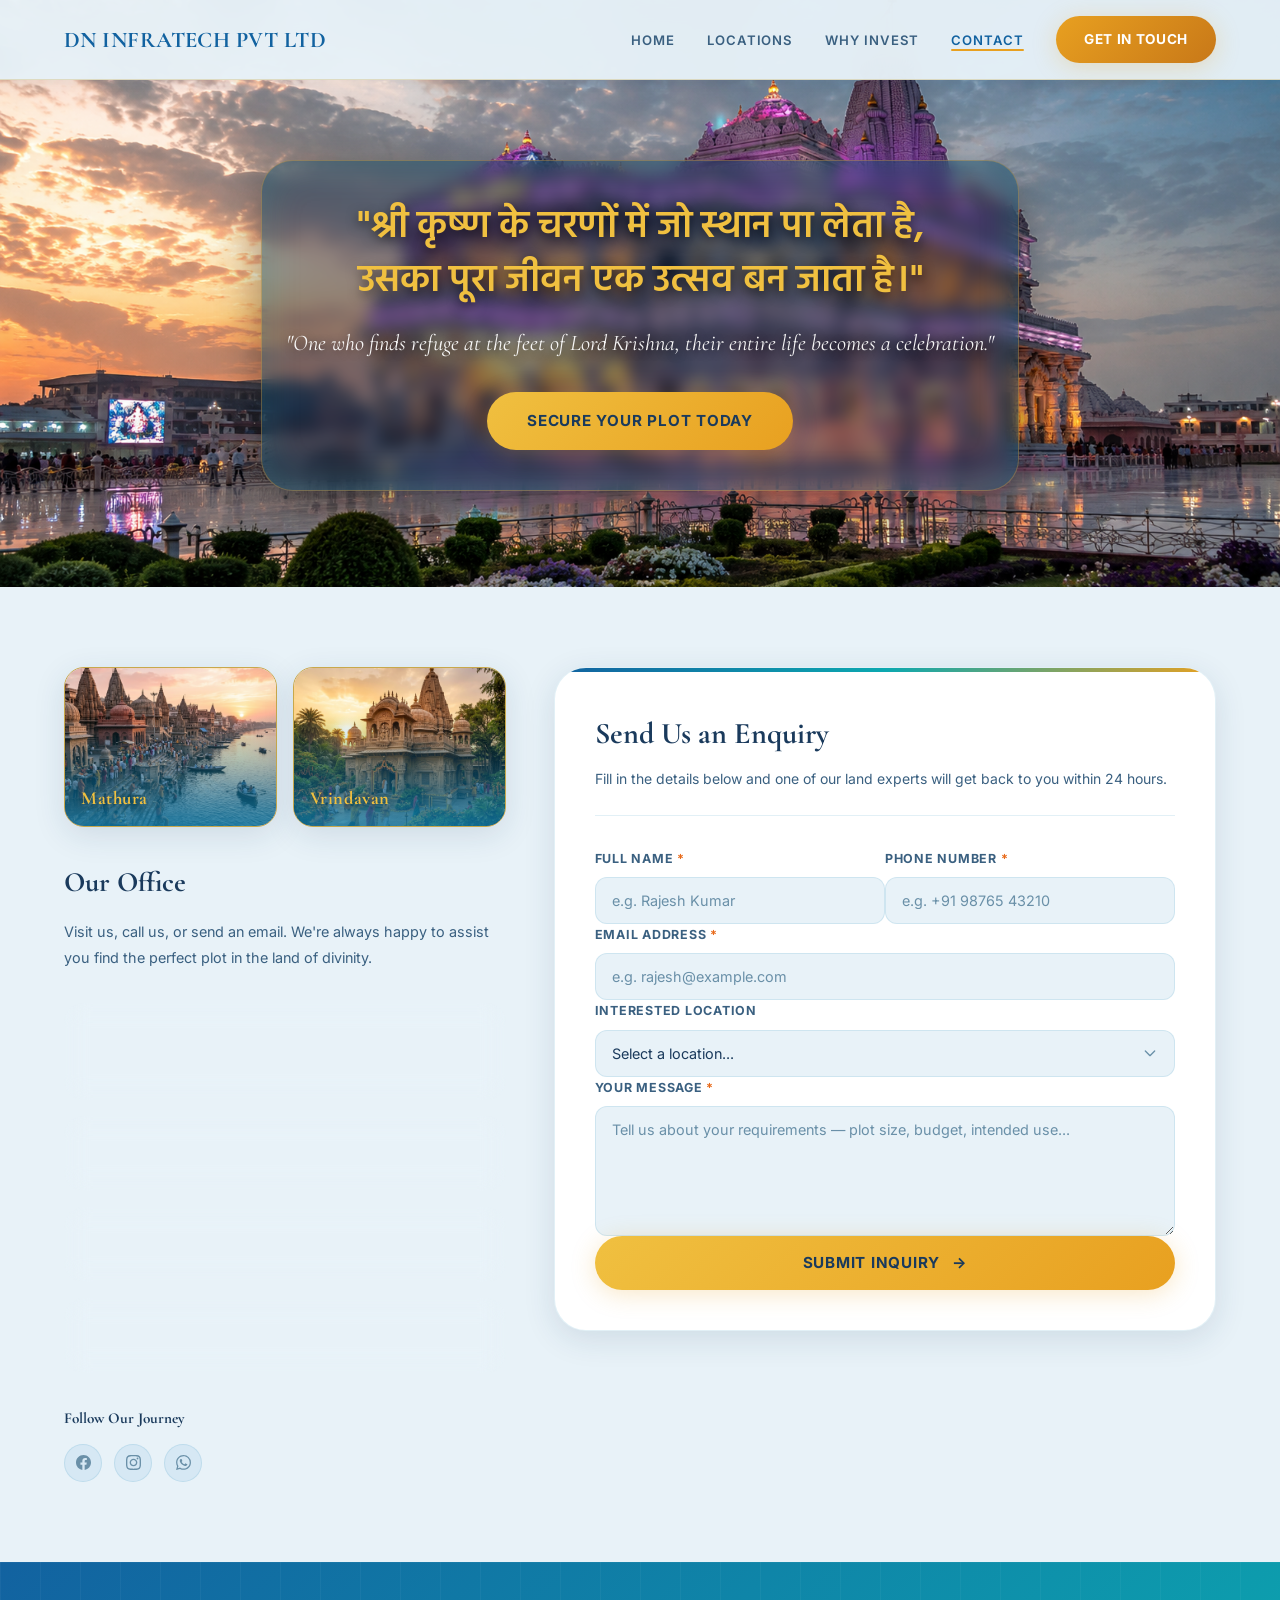
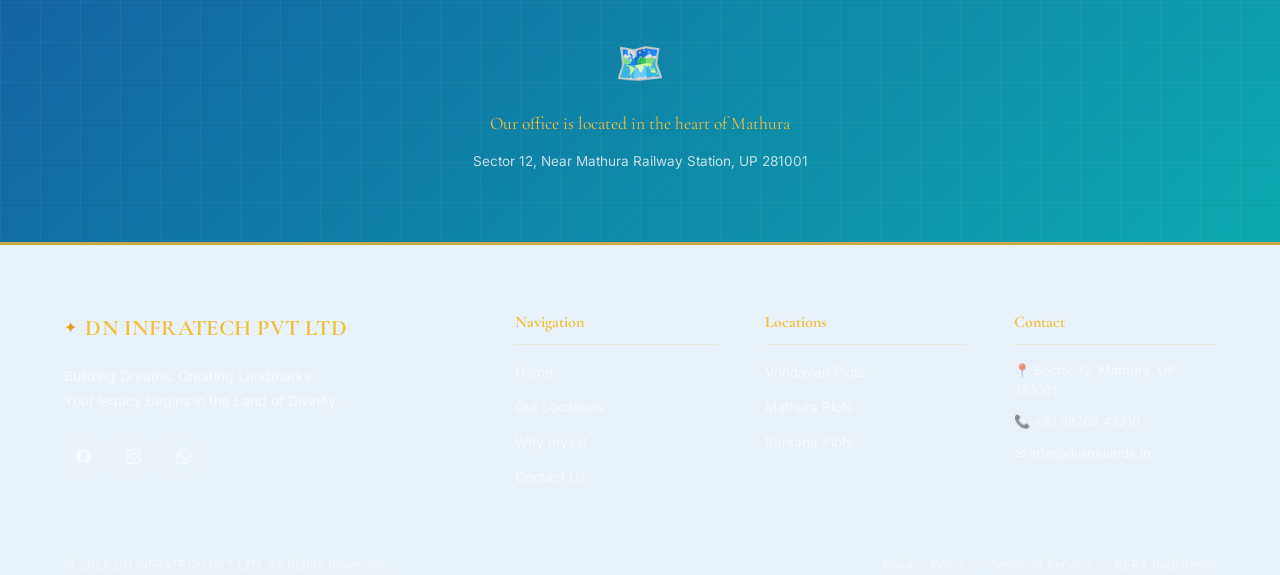
==== contact.html @ 45e89642 "f" ====
<!DOCTYPE html>
<html lang="en">
<head>
  <meta charset="UTF-8" />
  <meta name="viewport" content="width=device-width, initial-scale=1.0" />
  <title>Contact Us — DN INFRATECH PVT LTD Sacred Real Estate</title>
  <meta name="description" content="Get in touch with DivineLands to enquire about sacred land plots in Vrindavan, Mathura, and Barsana. Our experts are ready to help you secure your spiritual investment." />
  <link rel="preconnect" href="https://fonts.googleapis.com" />
  <link rel="preconnect" href="https://fonts.gstatic.com" crossorigin />
  <link href="https://fonts.googleapis.com/css2?family=Cormorant+Garamond:ital,wght@0,300;0,400;0,500;0,600;0,700;1,300;1,400;1,600&family=Inter:wght@300;400;500;600;700&display=swap" rel="stylesheet" />
  <link rel="stylesheet" href="style.css" />
</head>
<body>

  <!-- NAVIGATION -->
  <nav class="navbar" id="navbar">
    <div class="nav-container">
      <a href="index.html" class="nav-logo">
        <span class="logo-text">DN INFRATECH PVT LTD</span>
      </a>
      <ul class="nav-links" id="navLinks">
        <li><a href="index.html" class="nav-link">Home</a></li>
        <li><a href="index.html#locations" class="nav-link">Locations</a></li>
        <li><a href="index.html#benefits" class="nav-link">Why Invest</a></li>
        <li><a href="contact.html" class="nav-link active">Contact</a></li>
      </ul>
      <a href="contact.html" class="btn btn-primary nav-cta">Get in Touch</a>
      <button class="hamburger" id="hamburger" aria-label="Toggle menu">
        <span></span><span></span><span></span>
      </button>
    </div>
  </nav>

  <!-- CONTACT HERO -->
  <section class="contact-hero" style="min-height: 60vh;">
    <div class="contact-hero-bg" style="background-image: url('assets/prem_mandirr.png');"></div>
    <div class="container contact-hero-content">
      <div class="divine-quote-box">
        <h1 class="divine-quote-hi">"श्री कृष्ण के चरणों में जो स्थान पा लेता है,<br>उसका पूरा जीवन एक उत्सव बन जाता है।"</h1>
        <p class="divine-quote-en">"One who finds refuge at the feet of Lord Krishna, their entire life becomes a celebration."</p>
        <div style="margin-top: 2rem;">
          <a href="#contactForm" class="btn btn-gold btn-lg">Secure Your Plot Today</a>
        </div>
      </div>
    </div>
  </section>

  <!-- MAIN CONTACT SECTION -->
  <section class="contact-main">
    <div class="container contact-layout">

      <!-- Contact Info Cards -->
      <div class="contact-info">
        <div class="contact-image-grid">
          <div class="contact-img-wrap">
            <img src="assets/mathura.png" alt="Divine Mathura" class="contact-img" />
            <div class="contact-img-overlay"></div>
            <span class="contact-img-label">Mathura</span>
          </div>
          <div class="contact-img-wrap">
            <img src="assets/vrindavan.png" alt="Sacred Vrindavan" class="contact-img" />
            <div class="contact-img-overlay"></div>
            <span class="contact-img-label">Vrindavan</span>
          </div>
        </div>

        <h2 class="contact-info-title">Our Office</h2>
        <p class="contact-info-sub">Visit us, call us, or send an email. We're always happy to assist you find the perfect plot in the land of divinity.</p>

        <div class="info-cards">
          <div class="info-card">
            <div class="info-icon">📍</div>
            <div class="info-text">
              <h4>Office Address</h4>
              <p>Plot No. 47, Sacred Garden Complex,<br />Sector 12, Near Mathura Railway Station,<br />Mathura, Uttar Pradesh — 281001</p>
            </div>
          </div>
          <div class="info-card">
            <div class="info-icon">📞</div>
            <div class="info-text">
              <h4>Phone Number</h4>
              <p><a href="tel:+919876543210">+91 98765 43210</a></p>
              <p><a href="tel:+911234567890">+91 12345 67890</a> <em>(Toll-Free)</em></p>
            </div>
          </div>
          <div class="info-card">
            <div class="info-icon">✉️</div>
            <div class="info-text">
              <h4>Email Address</h4>
              <p><a href="mailto:info@divinelands.in">info@divinelands.in</a></p>
              <p><a href="mailto:sales@divinelands.in">sales@divinelands.in</a></p>
            </div>
          </div>
          <div class="info-card">
            <div class="info-icon">🕐</div>
            <div class="info-text">
              <h4>Office Hours</h4>
              <p>Monday – Saturday: 9:00 AM – 7:00 PM</p>
              <p>Sunday: 10:00 AM – 4:00 PM</p>
            </div>
          </div>
        </div>

        <div class="contact-social">
          <h4>Follow Our Journey</h4>
          <div class="social-links">
            <a href="#" class="social-link" aria-label="Facebook">
              <svg viewBox="0 0 24 24" fill="currentColor"><path d="M24 12.073c0-6.627-5.373-12-12-12s-12 5.373-12 12c0 5.99 4.388 10.954 10.125 11.854v-8.385H7.078v-3.47h3.047V9.43c0-3.007 1.792-4.669 4.533-4.669 1.312 0 2.686.235 2.686.235v2.953H15.83c-1.491 0-1.956.925-1.956 1.874v2.25h3.328l-.532 3.47h-2.796v8.385C19.612 23.027 24 18.062 24 12.073z"/></svg>
            </a>
            <a href="#" class="social-link" aria-label="Instagram">
              <svg viewBox="0 0 24 24" fill="currentColor"><path d="M12 2.163c3.204 0 3.584.012 4.85.07 3.252.148 4.771 1.691 4.919 4.919.058 1.265.069 1.645.069 4.849 0 3.205-.012 3.584-.069 4.849-.149 3.225-1.664 4.771-4.919 4.919-1.266.058-1.644.07-4.85.07-3.204 0-3.584-.012-4.849-.07-3.26-.149-4.771-1.699-4.919-4.92-.058-1.265-.07-1.644-.07-4.849 0-3.204.013-3.583.07-4.849.149-3.227 1.664-4.771 4.919-4.919 1.266-.057 1.645-.069 4.849-.069zm0-2.163c-3.259 0-3.667.014-4.947.072-4.358.2-6.78 2.618-6.98 6.98-.059 1.281-.073 1.689-.073 4.948 0 3.259.014 3.668.072 4.948.2 4.358 2.618 6.78 6.98 6.98 1.281.058 1.689.072 4.948.072 3.259 0 3.668-.014 4.948-.072 4.354-.2 6.782-2.618 6.979-6.98.059-1.28.073-1.689.073-4.948 0-3.259-.014-3.667-.072-4.947-.196-4.354-2.617-6.78-6.979-6.98-1.281-.059-1.69-.073-4.949-.073zm0 5.838c-3.403 0-6.162 2.759-6.162 6.162s2.759 6.163 6.162 6.163 6.162-2.759 6.162-6.163c0-3.403-2.759-6.162-6.162-6.162zm0 10.162c-2.209 0-4-1.79-4-4 0-2.209 1.791-4 4-4s4 1.791 4 4c0 2.21-1.791 4-4 4zm6.406-11.845c-.796 0-1.441.645-1.441 1.44s.645 1.44 1.441 1.44c.795 0 1.439-.645 1.439-1.44s-.644-1.44-1.439-1.44z"/></svg>
            </a>
            <a href="#" class="social-link" aria-label="WhatsApp">
              <svg viewBox="0 0 24 24" fill="currentColor"><path d="M17.472 14.382c-.297-.149-1.758-.867-2.03-.967-.273-.099-.471-.148-.67.15-.197.297-.767.966-.94 1.164-.173.199-.347.223-.644.075-.297-.15-1.255-.463-2.39-1.475-.883-.788-1.48-1.761-1.653-2.059-.173-.297-.018-.458.13-.606.134-.133.298-.347.446-.52.149-.174.198-.298.298-.497.099-.198.05-.371-.025-.52-.075-.149-.669-1.612-.916-2.207-.242-.579-.487-.5-.669-.51-.173-.008-.371-.01-.57-.01-.198 0-.52.074-.792.372-.272.297-1.04 1.016-1.04 2.479 0 1.462 1.065 2.875 1.213 3.074.149.198 2.096 3.2 5.077 4.487.709.306 1.262.489 1.694.625.712.227 1.36.195 1.871.118.571-.085 1.758-.719 2.006-1.413.248-.694.248-1.289.173-1.413-.074-.124-.272-.198-.57-.347m-5.421 7.403h-.004a9.87 9.87 0 0 1-5.031-1.378l-.361-.214-3.741.982.998-3.648-.235-.374a9.86 9.86 0 0 1-1.51-5.26c.001-5.45 4.436-9.884 9.888-9.884 2.64 0 5.122 1.03 6.988 2.898a9.825 9.825 0 0 1 2.893 6.994c-.003 5.45-4.437 9.884-9.885 9.884m8.413-18.297A11.815 11.815 0 0 0 12.05 0C5.495 0 .16 5.335.157 11.892c0 2.096.547 4.142 1.588 5.945L.057 24l6.305-1.654a11.882 11.882 0 0 0 5.683 1.448h.005c6.554 0 11.89-5.335 11.893-11.893a11.821 11.821 0 0 0-3.48-8.413Z"/></svg>
            </a>
          </div>
        </div>
      </div>

      <!-- Contact Form -->
      <div class="contact-form-wrap">
        <div class="form-header">
          <h2 class="form-title">Send Us an Enquiry</h2>
          <p class="form-sub">Fill in the details below and one of our land experts will get back to you within 24 hours.</p>
        </div>

        <form class="contact-form" id="contactForm" novalidate>
          <div class="form-row">
            <div class="form-group">
              <label for="fullName" class="form-label">Full Name <span class="required">*</span></label>
              <input type="text" id="fullName" name="fullName" class="form-input" placeholder="e.g. Rajesh Kumar" required />
              <span class="form-error" id="nameError">Please enter your full name.</span>
            </div>
            <div class="form-group">
              <label for="phone" class="form-label">Phone Number <span class="required">*</span></label>
              <input type="tel" id="phone" name="phone" class="form-input" placeholder="e.g. +91 98765 43210" required />
              <span class="form-error" id="phoneError">Please enter a valid phone number.</span>
            </div>
          </div>

          <div class="form-group">
            <label for="email" class="form-label">Email Address <span class="required">*</span></label>
            <input type="email" id="email" name="email" class="form-input" placeholder="e.g. rajesh@example.com" required />
            <span class="form-error" id="emailError">Please enter a valid email address.</span>
          </div>

          <div class="form-group">
            <label for="location" class="form-label">Interested Location</label>
            <select id="location" name="location" class="form-input form-select">
              <option value="" disabled selected>Select a location...</option>
              <option value="vrindavan">Vrindavan</option>
              <option value="mathura">Mathura</option>
              <option value="barsana">Barsana</option>
              <option value="all">All Locations</option>
            </select>
          </div>

          <div class="form-group">
            <label for="message" class="form-label">Your Message <span class="required">*</span></label>
            <textarea id="message" name="message" class="form-input form-textarea" rows="5" placeholder="Tell us about your requirements — plot size, budget, intended use..." required></textarea>
            <span class="form-error" id="messageError">Please enter your message.</span>
          </div>

          <button type="submit" class="btn btn-gold btn-lg btn-submit" id="submitBtn">
            <span class="btn-text">Submit Inquiry</span>
            <span class="btn-icon">→</span>
          </button>
        </form>

        <!-- Success Message -->
        <div class="form-success" id="formSuccess">
          <div class="success-icon">✦</div>
          <h3>Inquiry Sent Successfully!</h3>
          <p>Thank you for reaching out. Our team will connect with you within 24 hours to discuss your sacred investment journey.</p>
          <a href="index.html" class="btn btn-card">Back to Home</a>
        </div>
      </div>

    </div>
  </section>

  <!-- MAP PLACEHOLDER -->
  <section class="map-section">
    <div class="map-placeholder">
      <div class="map-overlay-text">
        <div class="map-icon">🗺️</div>
        <p>Our office is located in the heart of Mathura</p>
        <span>Sector 12, Near Mathura Railway Station, UP 281001</span>
      </div>
    </div>
  </section>

  <!-- FOOTER -->
  <footer class="footer">
    <div class="container footer-inner">
      <div class="footer-brand">
        <a href="index.html" class="nav-logo footer-logo">
          <span class="logo-icon">✦</span>
          <span class="logo-text">DN INFRATECH PVT LTD</span>
        </a>
        <p class="footer-tagline">Building Dreams. Creating Landmarks.<br />Your legacy begins in the Land of Divinity.</p>
        <div class="social-links">
          <a href="#" class="social-link" aria-label="Facebook">
            <svg viewBox="0 0 24 24" fill="currentColor"><path d="M24 12.073c0-6.627-5.373-12-12-12s-12 5.373-12 12c0 5.99 4.388 10.954 10.125 11.854v-8.385H7.078v-3.47h3.047V9.43c0-3.007 1.792-4.669 4.533-4.669 1.312 0 2.686.235 2.686.235v2.953H15.83c-1.491 0-1.956.925-1.956 1.874v2.25h3.328l-.532 3.47h-2.796v8.385C19.612 23.027 24 18.062 24 12.073z"/></svg>
          </a>
          <a href="#" class="social-link" aria-label="Instagram">
            <svg viewBox="0 0 24 24" fill="currentColor"><path d="M12 2.163c3.204 0 3.584.012 4.85.07 3.252.148 4.771 1.691 4.919 4.919.058 1.265.069 1.645.069 4.849 0 3.205-.012 3.584-.069 4.849-.149 3.225-1.664 4.771-4.919 4.919-1.266.058-1.644.07-4.85.07-3.204 0-3.584-.012-4.849-.07-3.26-.149-4.771-1.699-4.919-4.92-.058-1.265-.07-1.644-.07-4.849 0-3.204.013-3.583.07-4.849.149-3.227 1.664-4.771 4.919-4.919 1.266-.057 1.645-.069 4.849-.069zm0-2.163c-3.259 0-3.667.014-4.947.072-4.358.2-6.78 2.618-6.98 6.98-.059 1.281-.073 1.689-.073 4.948 0 3.259.014 3.668.072 4.948.2 4.358 2.618 6.78 6.98 6.98 1.281.058 1.689.072 4.948.072 3.259 0 3.668-.014 4.948-.072 4.354-.2 6.782-2.618 6.979-6.98.059-1.28.073-1.689.073-4.948 0-3.259-.014-3.667-.072-4.947-.196-4.354-2.617-6.78-6.979-6.98-1.281-.059-1.69-.073-4.949-.073zm0 5.838c-3.403 0-6.162 2.759-6.162 6.162s2.759 6.163 6.162 6.163 6.162-2.759 6.162-6.163c0-3.403-2.759-6.162-6.162-6.162zm0 10.162c-2.209 0-4-1.79-4-4 0-2.209 1.791-4 4-4s4 1.791 4 4c0 2.21-1.791 4-4 4zm6.406-11.845c-.796 0-1.441.645-1.441 1.44s.645 1.44 1.441 1.44c.795 0 1.439-.645 1.439-1.44s-.644-1.44-1.439-1.44z"/></svg>
          </a>
          <a href="#" class="social-link" aria-label="WhatsApp">
            <svg viewBox="0 0 24 24" fill="currentColor"><path d="M17.472 14.382c-.297-.149-1.758-.867-2.03-.967-.273-.099-.471-.148-.67.15-.197.297-.767.966-.94 1.164-.173.199-.347.223-.644.075-.297-.15-1.255-.463-2.39-1.475-.883-.788-1.48-1.761-1.653-2.059-.173-.297-.018-.458.13-.606.134-.133.298-.347.446-.52.149-.174.198-.298.298-.497.099-.198.05-.371-.025-.52-.075-.149-.669-1.612-.916-2.207-.242-.579-.487-.5-.669-.51-.173-.008-.371-.01-.57-.01-.198 0-.52.074-.792.372-.272.297-1.04 1.016-1.04 2.479 0 1.462 1.065 2.875 1.213 3.074.149.198 2.096 3.2 5.077 4.487.709.306 1.262.489 1.694.625.712.227 1.36.195 1.871.118.571-.085 1.758-.719 2.006-1.413.248-.694.248-1.289.173-1.413-.074-.124-.272-.198-.57-.347m-5.421 7.403h-.004a9.87 9.87 0 0 1-5.031-1.378l-.361-.214-3.741.982.998-3.648-.235-.374a9.86 9.86 0 0 1-1.51-5.26c.001-5.45 4.436-9.884 9.888-9.884 2.64 0 5.122 1.03 6.988 2.898a9.825 9.825 0 0 1 2.893 6.994c-.003 5.45-4.437 9.884-9.885 9.884m8.413-18.297A11.815 11.815 0 0 0 12.05 0C5.495 0 .16 5.335.157 11.892c0 2.096.547 4.142 1.588 5.945L.057 24l6.305-1.654a11.882 11.882 0 0 0 5.683 1.448h.005c6.554 0 11.89-5.335 11.893-11.893a11.821 11.821 0 0 0-3.48-8.413Z"/></svg>
          </a>
        </div>
      </div>
      <div class="footer-links-group">
        <h4 class="footer-heading">Navigation</h4>
        <ul class="footer-list">
          <li><a href="index.html">Home</a></li>
          <li><a href="index.html#locations">Our Locations</a></li>
          <li><a href="index.html#benefits">Why Invest</a></li>
          <li><a href="contact.html">Contact Us</a></li>
        </ul>
      </div>
      <div class="footer-links-group">
        <h4 class="footer-heading">Locations</h4>
        <ul class="footer-list">
          <li><a href="contact.html">Vrindavan Plots</a></li>
          <li><a href="contact.html">Mathura Plots</a></li>
          <li><a href="contact.html">Barsana Plots</a></li>
        </ul>
      </div>
      <div class="footer-links-group">
        <h4 class="footer-heading">Contact</h4>
        <ul class="footer-list footer-contact">
          <li>📍 Sector 12, Mathura, UP 281001</li>
          <li>📞 +91 98765 43210</li>
          <li>✉️ info@divinelands.in</li>
        </ul>
      </div>
    </div>
    <div class="footer-bottom">
      <div class="container footer-bottom-inner">
        <p>© 2025 DN INFRATECH PVT LTD. All Rights Reserved.</p>
        <div class="footer-legal">
          <a href="#">Privacy Policy</a>
          <a href="#">Terms of Service</a>
          <a href="#">RERA Registered</a>
        </div>
      </div>
    </div>
  </footer>

  <script src="script.js"></script>
</body>
</html>
---- style.css ----
/* ============================================================
   DN INFRATECH PVT LTD — Premium Real Estate CSS
   Theme extracted from brand image (WhatsApp Image 2026-06-29):
   
   BG:        Icy blue-grey  #e4eff7 / #d6e8f4
   Cards:     Teal gradient  #1565a0 → #0ca8b0
   Gold:      Rich gold      #f0c040 / #e8a020
   Text dark: Navy           #1a3a5c
   Text light:#ffffff on teal cards
   Accent:    Saffron-orange #e86a1a (logo underline)
   Border:    Brass gold     #c8a84b
   ============================================================ */

/* --- Google Fonts: Adding Hind for Hindi-style serif feel --- */
@import url('https://fonts.googleapis.com/css2?family=Hind:wght@300;400;500;600;700&family=Tiro+Devanagari+Hindi:ital@0;1&display=swap');

/* --- CSS Custom Properties --- */
:root {
  /* ── Backgrounds (icy blue-grey from image) ── */
  --color-bg:           #e8f2f8;
  --color-bg-alt:       #d6e8f4;
  --color-bg-deep:      #c4daea;
  --color-white:        #ffffff;

  /* ── Teal Card Gradient (from blue card in image) ── */
  --color-teal-dark:    #1262a0;
  --color-teal-mid:     #1080b0;
  --color-teal-bright:  #0ca8b0;
  --color-teal-light:   #2bbec8;
  --color-teal-pale:    rgba(16, 128, 176, 0.10);
  --color-teal-glass:   rgba(16, 128, 176, 0.08);

  /* ── Gold accents (from Hindi heading & borders) ── */
  --color-gold:         #e8a020;
  --color-gold-bright:  #f0c040;
  --color-gold-pale:    rgba(232, 160, 32, 0.12);
  --color-gold-border:  #c8a84b;

  /* ── Saffron (logo orange accent) ── */
  --color-saffron:      #e86a1a;
  --color-saffron-pale: rgba(232, 106, 26, 0.10);

  /* ── Text ── */
  --color-text-primary:   #1a3a5c;   /* deep navy on light bg      */
  --color-text-secondary: #3a6080;   /* medium navy-blue            */
  --color-text-muted:     #6a90a8;   /* muted steel blue            */
  --color-text-on-teal:   #ffffff;   /* white on teal cards         */
  --color-text-gold:      #f0c040;   /* gold headings on teal       */
  --color-text-inverse:   #1a3a5c;   /* dark on gold buttons        */

  /* ── Borders ── */
  --color-border:         rgba(200, 168, 75, 0.30);   /* gold border */
  --color-border-light:   rgba(16, 128, 176, 0.12);   /* teal border */
  --color-border-card:    #c8a84b;

  /* Typography */
  --font-serif:  'Cormorant Garamond', Georgia, serif;
  --font-sans:   'Inter', system-ui, sans-serif;
  --font-hindi:  'Hind', 'Noto Sans Devanagari', sans-serif;

  /* Spacing */
  --space-1:  0.25rem;  --space-2:  0.5rem;
  --space-3:  0.75rem;  --space-4:  1rem;
  --space-6:  1.5rem;   --space-8:  2rem;
  --space-10: 2.5rem;   --space-12: 3rem;
  --space-16: 4rem;     --space-20: 5rem;
  --space-24: 6rem;

  /* Border Radius */
  --radius-sm:   6px;   --radius-md:   12px;
  --radius-lg:   20px;  --radius-xl:   32px;
  --radius-card: 24px;  --radius-full: 9999px;

  /* Shadows — soft on light bg */
  --shadow-sm:   0 2px 12px rgba(26, 58, 92, 0.08);
  --shadow-md:   0 8px 32px rgba(26, 58, 92, 0.12);
  --shadow-lg:   0 20px 60px rgba(26, 58, 92, 0.16);
  --shadow-gold: 0 4px 24px rgba(232, 160, 32, 0.25);
  --shadow-teal: 0 4px 24px rgba(16, 128, 176, 0.20);

  /* Transitions */
  --ease-out:    cubic-bezier(0.22, 1, 0.36, 1);
  --ease-in-out: cubic-bezier(0.65, 0, 0.35, 1);
}

/* --- Reset & Base --- */
*, *::before, *::after { box-sizing: border-box; margin: 0; padding: 0; }
html { scroll-behavior: smooth; font-size: 16px; }

body {
  background-color: var(--color-bg);
  color: var(--color-text-primary);
  font-family: var(--font-sans);
  font-weight: 400;
  line-height: 1.7;
  -webkit-font-smoothing: antialiased;
  overflow-x: hidden;
}

img { max-width: 100%; display: block; }
a { color: inherit; text-decoration: none; transition: color 0.25s ease; }
ul { list-style: none; }

.container {
  max-width: 1200px;
  margin: 0 auto;
  padding: 0 var(--space-6);
}

/* ============================================================
   BUTTONS
   ============================================================ */
.btn {
  display: inline-flex;
  align-items: center;
  gap: var(--space-2);
  padding: 0.75rem 1.75rem;
  border-radius: var(--radius-full);
  font-family: var(--font-sans);
  font-weight: 700;
  font-size: 0.85rem;
  letter-spacing: 0.05em;
  border: none;
  cursor: pointer;
  transition: all 0.3s var(--ease-out);
  position: relative;
  overflow: hidden;
  text-transform: uppercase;
  white-space: nowrap;
}

.btn:hover { transform: translateY(-2px); }
.btn:active { transform: translateY(0); }

/* Gold CTA button — matches Hindi heading gold */
.btn-primary {
  background: linear-gradient(135deg, var(--color-gold), #c87818);
  color: var(--color-white);
  box-shadow: var(--shadow-gold);
}
.btn-primary:hover {
  background: linear-gradient(135deg, var(--color-gold-bright), var(--color-gold));
  box-shadow: 0 8px 28px rgba(232, 160, 32, 0.4);
}

.btn-gold {
  background: linear-gradient(135deg, var(--color-gold-bright), var(--color-gold));
  color: #1a3a5c;
  font-weight: 700;
  box-shadow: var(--shadow-gold);
}
.btn-gold:hover {
  background: linear-gradient(135deg, #ffd84a, var(--color-gold-bright));
  box-shadow: 0 8px 32px rgba(240, 192, 64, 0.50);
  transform: translateY(-3px);
}

/* Outlined teal — for hero secondary CTA */
.btn-outline-light {
  background: rgba(255,255,255,0.15);
  color: var(--color-white);
  border: 2px solid rgba(255,255,255,0.60);
  backdrop-filter: blur(8px);
}
.btn-outline-light:hover {
  background: rgba(255,255,255,0.25);
  border-color: var(--color-white);
}

/* Card btn — teal outlined */
.btn-card {
  background: transparent;
  color: var(--color-teal-dark);
  border: 1.5px solid var(--color-teal-mid);
  padding: 0.55rem 1.1rem;
  font-size: 0.78rem;
  font-weight: 600;
}
.btn-card:hover {
  background: var(--color-teal-dark);
  color: var(--color-white);
  border-color: var(--color-teal-dark);
}

/* Gold card btn — for featured */
.btn-card--gold {
  background: linear-gradient(135deg, var(--color-gold), #c87818);
  color: var(--color-white);
  border: none;
  box-shadow: 0 4px 16px rgba(232,160,32,0.3);
}
.btn-card--gold:hover {
  background: linear-gradient(135deg, var(--color-gold-bright), var(--color-gold));
  transform: translateY(-2px);
}

.btn-lg { padding: 1rem 2.5rem; font-size: 0.95rem; }

/* ============================================================
   NAVIGATION
   ============================================================ */
.navbar {
  position: fixed;
  top: 0; left: 0; right: 0;
  z-index: 1000;
  padding: 1rem 0;
  background: rgba(232, 242, 248, 0.96);
  backdrop-filter: blur(20px);
  -webkit-backdrop-filter: blur(20px);
  border-bottom: 1px solid var(--color-border);
  box-shadow: var(--shadow-sm);
  transition: all 0.3s var(--ease-out);
}

.navbar.scrolled {
  padding: 0.7rem 0;
  box-shadow: var(--shadow-md);
}

.nav-container {
  max-width: 1200px;
  margin: 0 auto;
  padding: 0 var(--space-6);
  display: flex;
  align-items: center;
  gap: var(--space-8);
}

.nav-logo {
  display: flex;
  align-items: center;
  gap: var(--space-2);
  text-decoration: none;
  margin-right: auto;
}

.logo-icon { color: var(--color-gold); font-size: 1rem; }

.logo-text {
  font-family: var(--font-serif);
  font-size: 1.4rem;
  font-weight: 700;
  color: var(--color-teal-dark);
  letter-spacing: 0.02em;
}

.logo-icon { color: var(--color-gold); font-size: 1rem; }

.nav-links {
  display: flex;
  align-items: center;
  gap: var(--space-8);
}

.nav-link {
  font-size: 0.82rem;
  font-weight: 600;
  letter-spacing: 0.07em;
  text-transform: uppercase;
  color: var(--color-text-secondary);
  position: relative;
  padding-bottom: 3px;
}

.nav-link::after {
  content: '';
  position: absolute;
  bottom: 0; left: 0;
  width: 0; height: 2px;
  background: var(--color-gold);
  border-radius: 2px;
  transition: width 0.3s var(--ease-out);
}
.nav-link:hover, .nav-link.active { color: var(--color-teal-dark); }
.nav-link:hover::after, .nav-link.active::after { width: 100%; }

.nav-cta { flex-shrink: 0; }

.hamburger {
  display: none;
  flex-direction: column;
  gap: 5px;
  background: none;
  border: none;
  cursor: pointer;
  padding: 4px;
  z-index: 1001;
}
.hamburger span {
  display: block; width: 24px; height: 2px;
  background: var(--color-teal-dark);
  transition: all 0.3s ease;
}
.hamburger.active span:nth-child(1) { transform: translateY(7px) rotate(45deg); }
.hamburger.active span:nth-child(2) { opacity: 0; }
.hamburger.active span:nth-child(3) { transform: translateY(-7px) rotate(-45deg); }

/* ============================================================
   SECTION HEADERS
   ============================================================ */
.section-header { text-align: center; margin-bottom: var(--space-16); }

.section-tag {
  display: inline-flex;
  align-items: center;
  gap: var(--space-3);
  font-size: 0.7rem;
  font-weight: 700;
  letter-spacing: 0.18em;
  text-transform: uppercase;
  color: var(--color-teal-mid);
  margin-bottom: var(--space-3);
}
.section-tag::before, .section-tag::after {
  content: ''; display: block;
  width: 28px; height: 1.5px;
  background: var(--color-gold);
  border-radius: 2px;
}

.section-title {
  font-family: var(--font-serif);
  font-size: clamp(1.9rem, 4vw, 2.9rem);
  font-weight: 500;
  line-height: 1.2;
  color: var(--color-text-primary);
  margin-bottom: var(--space-4);
}
.section-title em {
  font-style: italic;
  background: linear-gradient(135deg, var(--color-teal-mid), var(--color-gold));
  -webkit-background-clip: text;
  -webkit-text-fill-color: transparent;
  background-clip: text;
}

.section-subtitle {
  font-size: 1rem;
  color: var(--color-text-secondary);
  max-width: 560px;
  margin: 0 auto;
  line-height: 1.8;
}

.hi-text-header-tag {
  font-family: var(--font-hindi);
  font-size: 0.9em;
  opacity: 0.9;
  margin-left: 6px;
  font-weight: 500;
}

.hi-text-title {
  font-family: var(--font-hindi);
  font-size: 0.55em;
  color: var(--color-gold);
  letter-spacing: 0;
  display: block;
  margin-top: var(--space-2);
}

.hi-text-subtitle {
  font-family: var(--font-hindi);
  font-size: 0.95em;
  display: block;
  margin-top: var(--space-2);
  color: var(--color-text-muted);
}

/* ============================================================
   HERO SECTION — Full-Width Banner Image
   ============================================================ */
.hero {
  position: relative;
  width: 100%;
  /* Top padding = navbar height so image starts right below the nav */
  padding-top: 72px;
  background: #000;
  line-height: 0; /* remove inline-block gap below image */
}

/* The cover.png displayed at full width, natural proportions */
.hero-cover-img {
  display: block;
  width: 100%;
  height: auto;
  max-width: 100%;
}

/* "Scroll to Explore" below the image */
.hero-scroll {
  display: flex;
  flex-direction: column;
  align-items: center;
  gap: 0.4rem;
  padding: 1.2rem 0 1.4rem;
  background: var(--color-bg);
  color: var(--color-text-muted);
  font-family: var(--font-sans);
  font-size: 0.65rem;
  letter-spacing: 0.14em;
  text-transform: uppercase;
  line-height: 1.5;
}

.scroll-line {
  width: 1px;
  height: 30px;
  background: linear-gradient(to bottom, var(--color-gold), transparent);
  animation: scrollPulse 2s ease-in-out infinite;
}

@keyframes scrollPulse {
  0%, 100% { opacity: 0.45; transform: scaleY(1); }
  50%       { opacity: 1;   transform: scaleY(1.3); }
}


/* ============================================================
   LOCATIONS — TEAL CARDS matching brand image
   ============================================================ */
.locations {
  padding: var(--space-24) 0;
  background: var(--color-bg);
  position: relative;
}

/* Decorative top border like the gold frame in image */
.locations::before {
  content: '';
  position: absolute;
  top: 0; left: 50%; transform: translateX(-50%);
  width: 120px; height: 3px;
  background: linear-gradient(90deg, transparent, var(--color-gold), transparent);
}

.location-grid {
  display: grid;
  grid-template-columns: repeat(3, 1fr);
  gap: var(--space-6);
  align-items: start;
}

/* TEAL CARD — exact brand style with gradient + gold border */
.location-card {
  background: linear-gradient(145deg, var(--color-teal-dark) 0%, var(--color-teal-bright) 100%);
  border: 2px solid var(--color-gold-border);
  border-radius: var(--radius-card);
  overflow: hidden;
  transition: transform 0.4s var(--ease-out), box-shadow 0.4s var(--ease-out);
  position: relative;
  box-shadow: var(--shadow-teal);
}

.location-card:hover {
  transform: translateY(-10px);
  box-shadow: var(--shadow-lg), 0 0 40px rgba(12, 168, 176, 0.25);
}

/* Featured card — slightly brighter border + elevation */
.location-card--featured {
  border-color: var(--color-gold-bright);
  box-shadow: var(--shadow-teal), 0 0 0 1px rgba(240, 192, 64, 0.3);
}
.location-card--featured:hover {
  box-shadow: var(--shadow-lg), 0 0 50px rgba(12, 168, 176, 0.35), 0 0 30px rgba(240, 192, 64, 0.20);
}

.featured-ribbon {
  position: absolute;
  top: var(--space-4);
  right: var(--space-4);
  background: linear-gradient(135deg, var(--color-gold-bright), var(--color-gold));
  color: #1a3a5c;
  font-size: 0.62rem;
  font-weight: 800;
  letter-spacing: 0.1em;
  text-transform: uppercase;
  padding: 0.28rem 0.85rem;
  border-radius: var(--radius-full);
  z-index: 5;
  box-shadow: 0 2px 10px rgba(240, 192, 64, 0.4);
}

.location-img-wrap { position: relative; height: 215px; overflow: hidden; }
.location-img { width: 100%; height: 100%; object-fit: cover; transition: transform 0.6s var(--ease-out); }
.location-card:hover .location-img { transform: scale(1.07); }

/* Dark teal gradient overlay — like brand card bottom */
.location-img-overlay {
  position: absolute;
  inset: 0;
  background: linear-gradient(to top, rgba(18, 98, 160, 0.90) 0%, rgba(16, 128, 176, 0.30) 55%, transparent 100%);
}

.location-badge {
  position: absolute;
  bottom: var(--space-3);
  left: var(--space-4);
  font-family: var(--font-serif);
  font-size: 1.05rem;
  font-weight: 700;
  color: var(--color-gold-bright);
  text-shadow: 0 2px 10px rgba(0,0,0,0.4);
  letter-spacing: 0.04em;
}

.location-body {
  padding: var(--space-6);
  display: flex;
  flex-direction: column;
  gap: var(--space-3);
}

.location-icon { font-size: 1.5rem; line-height: 1; }

/* Location name — gold, bold, like Hindi heading in brand */
.location-name {
  font-family: var(--font-serif);
  font-size: 1.55rem;
  font-weight: 700;
  color: var(--color-gold-bright);
  letter-spacing: 0.02em;
}

/* Quote — white, italic on teal */
.location-quote {
  font-family: var(--font-serif);
  font-style: italic;
  font-size: 0.95rem;
  color: rgba(255, 255, 255, 0.92);
  border-left: 3px solid var(--color-gold);
  padding-left: var(--space-4);
  line-height: 1.65;
}

.location-desc {
  font-size: 0.85rem;
  color: rgba(255, 255, 255, 0.80);
  line-height: 1.8;
}

.badge-hi {
  font-family: var(--font-hindi);
  font-size: 0.9em;
  opacity: 0.85;
  margin-left: 4px;
  font-weight: 500;
}

.location-name-hi {
  font-family: var(--font-hindi);
  font-size: 0.8em;
  color: rgba(255, 255, 255, 0.7);
  margin-left: 8px;
  font-weight: 500;
}

.location-quote-hi {
  font-family: var(--font-hindi);
  font-size: 0.95em;
  color: var(--color-gold);
  display: block;
  margin-top: 4px;
  font-style: normal;
}

.location-desc-hi {
  font-family: var(--font-hindi);
  font-size: 0.95em;
  color: rgba(255, 255, 255, 0.65);
  display: block;
  margin-top: 6px;
  line-height: 1.6;
}

.location-meta { display: flex; gap: var(--space-3); flex-wrap: wrap; }

.meta-item {
  font-size: 0.72rem;
  background: rgba(255, 255, 255, 0.12);
  border: 1px solid rgba(255, 255, 255, 0.25);
  color: rgba(255, 255, 255, 0.90);
  padding: 0.22rem 0.7rem;
  border-radius: var(--radius-full);
}

/* ============================================================
   DIVIDER QUOTE — light bg with gold mark
   ============================================================ */
.divider-quote {
  padding: var(--space-16) 0;
  background: linear-gradient(135deg, var(--color-bg-alt) 0%, var(--color-bg) 100%);
  border-top: 1px solid var(--color-border);
  border-bottom: 1px solid var(--color-border);
  position: relative;
  overflow: hidden;
}

/* Subtle peacock feather teal wash */
.divider-quote::before {
  content: '';
  position: absolute;
  inset: 0;
  background: radial-gradient(ellipse 60% 80% at 50% 50%, rgba(12, 168, 176, 0.06) 0%, transparent 70%);
}

.central-quote {
  font-family: var(--font-serif);
  font-size: clamp(1.2rem, 3vw, 1.8rem);
  font-style: italic;
  font-weight: 500;
  color: var(--color-text-primary);
  text-align: center;
  max-width: 820px;
  margin: 0 auto;
  line-height: 1.65;
  letter-spacing: 0.01em;
  position: relative;
}

.quote-mark {
  font-size: 3.5rem;
  line-height: 0;
  vertical-align: -0.7rem;
  color: var(--color-gold);
  opacity: 0.55;
  font-style: normal;
  margin: 0 var(--space-2);
}

.flute-wrap {
  text-align: center;
  margin-top: var(--space-8);
}

.flute-icon {
  display: inline-block;
  filter: drop-shadow(0 4px 12px rgba(232, 160, 32, 0.35));
  animation: floatFlute 4s ease-in-out infinite;
}

@keyframes floatFlute {
  0%, 100% { transform: translateY(0); }
  50% { transform: translateY(-6px); }
}

/* ============================================================
   BENEFITS — light bg, teal icon tiles
   ============================================================ */
.benefits { padding: var(--space-24) 0; background: var(--color-bg-alt); }

.benefits-grid {
  display: grid;
  grid-template-columns: repeat(3, 1fr);
  gap: var(--space-6);
}

.benefit-card {
  background: var(--color-white);
  border: 1.5px solid var(--color-border-light);
  border-radius: var(--radius-lg);
  transition: all 0.4s var(--ease-out);
  position: relative;
  overflow: hidden;
  display: flex;
  flex-direction: column;
}

/* Gold top accent line on hover */
.benefit-card::before {
  content: '';
  position: absolute;
  top: 0; left: 0; right: 0;
  height: 3px;
  background: linear-gradient(90deg, var(--color-teal-mid), var(--color-gold));
  opacity: 0;
  transition: opacity 0.4s ease;
  z-index: 2;
}

.benefit-card:hover {
  transform: translateY(-6px);
  border-color: rgba(16, 128, 176, 0.30);
  box-shadow: var(--shadow-md);
}
.benefit-card:hover::before { opacity: 1; }

.benefit-img-wrap {
  width: 100%;
  height: 200px;
  overflow: hidden;
  position: relative;
}

.benefit-img {
  width: 100%;
  height: 100%;
  object-fit: cover;
  transition: transform 0.6s var(--ease-out);
}

.benefit-card:hover .benefit-img {
  transform: scale(1.05);
}

.benefit-content {
  padding: var(--space-6);
  display: flex;
  flex-direction: column;
  flex: 1;
}

.benefit-title {
  font-family: var(--font-serif);
  font-size: 1.25rem;
  font-weight: 600;
  color: var(--color-text-primary);
  margin-bottom: var(--space-3);
  line-height: 1.3;
}

.benefit-desc {
  font-size: 0.875rem;
  color: var(--color-text-secondary);
  line-height: 1.8;
}

.hi-text {
  font-family: var(--font-hindi);
  font-size: 0.9em;
  color: var(--color-teal-mid);
  font-weight: 500;
  display: block;
  margin-top: 2px;
}

.benefit-desc .hi-text {
  color: var(--color-text-muted);
  font-size: 0.95em;
  margin-top: var(--space-2);
}

/* ============================================================
   TESTIMONIALS — white cards
   ============================================================ */
.testimonials { padding: var(--space-24) 0; background: var(--color-bg); }

.testimonial-grid {
  display: grid;
  grid-template-columns: repeat(3, 1fr);
  gap: var(--space-6);
}

.testimonial-card {
  background: var(--color-white);
  border: 1.5px solid var(--color-border-light);
  border-radius: var(--radius-lg);
  padding: var(--space-8);
  display: flex;
  flex-direction: column;
  gap: var(--space-4);
  transition: transform 0.3s var(--ease-out), box-shadow 0.3s ease;
}
.testimonial-card:hover {
  transform: translateY(-5px);
  box-shadow: var(--shadow-md);
  border-color: var(--color-border);
}

.stars { color: var(--color-gold); letter-spacing: 2px; font-size: 0.9rem; }

.testimonial-text {
  font-family: var(--font-serif);
  font-style: italic;
  font-size: 1rem;
  color: var(--color-text-secondary);
  line-height: 1.8;
  flex: 1;
}

.testimonial-author {
  display: flex;
  align-items: center;
  gap: var(--space-3);
  padding-top: var(--space-4);
  border-top: 1px solid var(--color-border-light);
}

.author-avatar {
  width: 44px; height: 44px;
  background: linear-gradient(135deg, var(--color-teal-dark), var(--color-teal-bright));
  border-radius: 50%;
  display: flex; align-items: center; justify-content: center;
  font-size: 0.82rem; font-weight: 800;
  color: var(--color-white);
  flex-shrink: 0;
  box-shadow: var(--shadow-teal);
}

.author-name { display: block; font-weight: 700; font-size: 0.9rem; color: var(--color-text-primary); }
.author-city { display: block; font-size: 0.73rem; color: var(--color-text-muted); }

/* ============================================================
   CTA BANNER — teal gradient like brand card
   ============================================================ */
.cta-banner { position: relative; padding: var(--space-20) 0; overflow: hidden; }

.cta-banner-bg {
  position: absolute; inset: 0;
  background: linear-gradient(135deg, rgba(16, 128, 176, 0.85) 0%, rgba(10, 48, 82, 0.95) 100%), url('assets/mathura_bg.png') center/cover no-repeat;
  background-attachment: fixed;
}

.cta-banner-bg::before {
  content: '';
  position: absolute; inset: 0;
  background: radial-gradient(ellipse 70% 70% at 50% 50%, rgba(240, 192, 64, 0.12) 0%, transparent 65%);
}

/* Gold ornamental line top */
.cta-banner-bg::after {
  content: '';
  position: absolute;
  top: 0; left: 0; right: 0; height: 3px;
  background: linear-gradient(90deg, transparent, var(--color-gold-bright), transparent);
}

.cta-content { position: relative; text-align: center; z-index: 1; }

.cta-title {
  font-family: var(--font-serif);
  font-size: clamp(2rem, 5vw, 3.4rem);
  font-weight: 500;
  color: var(--color-gold-bright);
  margin-bottom: var(--space-4);
}

.cta-sub {
  color: rgba(255,255,255,0.88);
  font-size: 1.05rem;
  max-width: 500px;
  margin: 0 auto var(--space-8);
  line-height: 1.8;
}



/* ============================================================
   FOOTER — deep teal
   ============================================================ */
.footer {
  background: linear-gradient(135deg, rgba(16, 128, 176, 0.9), rgba(10, 48, 82, 0.98)), url('assets/mathura_bg.png') center/cover no-repeat;
  background-attachment: fixed;
  border-top: 3px solid var(--color-gold-border);
}

.footer-inner {
  display: grid;
  grid-template-columns: 2fr 1fr 1fr 1fr;
  gap: var(--space-12);
  padding: var(--space-16) var(--space-6);
}

.footer-logo { margin-bottom: var(--space-4); display: inline-flex; }
.footer-logo .logo-text { color: var(--color-gold-bright); }
.footer-logo .logo-icon { color: var(--color-gold); }

.footer-tagline {
  font-size: 0.875rem;
  color: rgba(255,255,255,0.65);
  line-height: 1.8;
  margin-bottom: var(--space-6);
}

.social-links { display: flex; gap: var(--space-3); }

.social-link {
  width: 38px; height: 38px;
  background: rgba(255,255,255,0.08);
  border: 1px solid rgba(255,255,255,0.20);
  border-radius: 50%;
  display: flex; align-items: center; justify-content: center;
  color: rgba(255,255,255,0.65);
  transition: all 0.3s ease;
}
.social-link svg { width: 15px; height: 15px; }
.social-link:hover {
  background: var(--color-gold-pale);
  border-color: var(--color-gold);
  color: var(--color-gold-bright);
  transform: translateY(-3px);
}

.footer-heading {
  font-family: var(--font-serif);
  font-size: 1rem; font-weight: 700;
  color: var(--color-gold-bright);
  margin-bottom: var(--space-4);
  padding-bottom: var(--space-2);
  border-bottom: 1px solid rgba(240, 192, 64, 0.20);
}

.footer-list { display: flex; flex-direction: column; gap: var(--space-3); }

.footer-list li a, .footer-list li {
  font-size: 0.85rem;
  color: rgba(255,255,255,0.60);
  transition: color 0.25s ease;
}
.footer-list li a:hover { color: var(--color-gold-bright); }

.footer-contact li {
  display: flex; gap: var(--space-2);
  font-size: 0.82rem; line-height: 1.5;
}

.footer-bottom {
  border-top: 1px solid rgba(255,255,255,0.10);
  padding: var(--space-5) 0;
}

.footer-bottom-inner {
  display: flex; align-items: center;
  justify-content: space-between; gap: var(--space-4);
}
.footer-bottom-inner p { font-size: 0.78rem; color: rgba(255,255,255,0.45); }

.footer-legal { display: flex; gap: var(--space-6); }
.footer-legal a { font-size: 0.78rem; color: rgba(255,255,255,0.45); transition: color 0.25s ease; }
.footer-legal a:hover { color: var(--color-gold-bright); }

/* ============================================================
   CONTACT PAGE
   ============================================================ */
.contact-hero {
  position: relative;
  padding: 10rem var(--space-6) 6rem;
  overflow: hidden;
  min-height: 52vh;
  display: flex; align-items: center;
}

.contact-hero-bg {
  position: absolute; inset: 0;
  background-image: url('assets/cover.png');
  background-size: cover;
  background-position: center center;
}

.contact-hero-overlay {
  position: absolute; inset: 0;
  background: linear-gradient(135deg, rgba(18, 98, 160, 0.92) 0%, rgba(12, 168, 176, 0.82) 100%);
}

.contact-hero-content { position: relative; z-index: 2; }

.contact-hero-title {
  font-family: var(--font-serif);
  font-size: clamp(2.4rem, 6vw, 4.4rem);
  font-weight: 500; line-height: 1.15;
  color: var(--color-white);
  margin: var(--space-4) 0 var(--space-4);
}
.contact-hero-title em { font-style: italic; color: var(--color-gold-bright); }
.contact-hero-sub {
  font-size: 1rem;
  color: rgba(255,255,255,0.85);
  max-width: 540px; line-height: 1.8;
}

.divine-quote-box {
  background: rgba(18, 48, 82, 0.45);
  backdrop-filter: blur(8px);
  -webkit-backdrop-filter: blur(8px);
  padding: var(--space-10) var(--space-6);
  border-radius: var(--radius-xl);
  border: 1.5px solid rgba(240, 192, 64, 0.3);
  text-align: center;
  max-width: 850px;
  margin: 0 auto;
  box-shadow: 0 16px 50px rgba(0, 0, 0, 0.4), 0 0 40px rgba(12, 168, 176, 0.2) inset;
}

.divine-quote-hi {
  font-family: var(--font-hindi);
  font-size: clamp(1.6rem, 4vw, 2.4rem);
  font-weight: 600;
  color: var(--color-gold-bright);
  line-height: 1.4;
  margin-bottom: var(--space-4);
  text-shadow: 0 4px 12px rgba(0,0,0,0.6);
}

.divine-quote-en {
  font-family: var(--font-serif);
  font-style: italic;
  font-size: clamp(1.1rem, 2.5vw, 1.4rem);
  color: rgba(255, 255, 255, 0.95);
  line-height: 1.6;
  text-shadow: 0 2px 8px rgba(0,0,0,0.5);
}

/* Contact Layout */
.contact-main { padding: var(--space-20) 0; background: var(--color-bg); }

.contact-layout {
  display: grid;
  grid-template-columns: 1fr 1.5fr;
  gap: var(--space-12);
  align-items: start;
}

/* Info cards */
.contact-info-title {
  font-family: var(--font-serif);
  font-size: 1.75rem; font-weight: 700;
  color: var(--color-text-primary);
  margin-bottom: var(--space-3);
}
.contact-info-sub {
  font-size: 0.9rem; color: var(--color-text-secondary);
  line-height: 1.8; margin-bottom: var(--space-8);
}

.info-cards { display: flex; flex-direction: column; gap: var(--space-4); margin-bottom: var(--space-8); }

.info-card {
  display: flex; gap: var(--space-4);
  background: rgba(255, 255, 255, 0.45);
  backdrop-filter: blur(12px);
  -webkit-backdrop-filter: blur(12px);
  border: 1.5px solid rgba(255, 255, 255, 0.6);
  border-radius: var(--radius-lg);
  padding: var(--space-5);
  box-shadow: 0 8px 32px rgba(26, 58, 92, 0.05);
  transition: all 0.3s ease;
}
.info-card:hover {
  background: rgba(255, 255, 255, 0.65);
  border-color: rgba(255, 255, 255, 0.9);
  box-shadow: 0 12px 40px rgba(26, 58, 92, 0.1);
  transform: translateY(-4px);
}

.info-icon { font-size: 1.4rem; flex-shrink: 0; line-height: 1; margin-top: 2px; }

.info-text h4 {
  font-family: var(--font-serif); font-size: 0.95rem; font-weight: 700;
  color: var(--color-text-primary); margin-bottom: var(--space-1);
}
.info-text p { font-size: 0.85rem; color: var(--color-text-secondary); line-height: 1.6; }
.info-text a { color: var(--color-teal-mid); transition: color 0.25s ease; }
.info-text a:hover { color: var(--color-teal-dark); }
.info-text em { font-style: normal; color: var(--color-text-muted); font-size: 0.78rem; }

.contact-social h4 {
  font-family: var(--font-serif); font-size: 0.95rem; font-weight: 700;
  color: var(--color-text-primary); margin-bottom: var(--space-3);
}
.contact-social .social-link {
  background: var(--color-bg-alt);
  border-color: var(--color-border-light);
  color: var(--color-text-muted);
}
.contact-social .social-link:hover {
  background: linear-gradient(135deg, var(--color-teal-dark), var(--color-teal-bright));
  border-color: var(--color-teal-mid);
  color: var(--color-white);
}

/* Form wrapper — white card with gold top border */
.contact-form-wrap {
  background: var(--color-white);
  border: 1.5px solid var(--color-border-light);
  border-radius: var(--radius-xl);
  padding: var(--space-10);
  box-shadow: var(--shadow-md);
  position: relative;
  overflow: hidden;
}

.contact-form-wrap::before {
  content: '';
  position: absolute;
  top: 0; left: 0; right: 0; height: 4px;
  background: linear-gradient(90deg, var(--color-teal-dark), var(--color-teal-bright), var(--color-gold));
}

.form-header { margin-bottom: var(--space-8); padding-bottom: var(--space-6); border-bottom: 1px solid var(--color-border-light); }

.form-title {
  font-family: var(--font-serif); font-size: 1.875rem; font-weight: 700;
  color: var(--color-text-primary); margin-bottom: var(--space-2);
}
.form-sub { font-size: 0.875rem; color: var(--color-text-secondary); line-height: 1.7; }

.contact-form { display: flex; flex-direction: column; gap: var(--space-5); }

.form-row { display: grid; grid-template-columns: 1fr 1fr; gap: var(--space-5); }

.form-group { display: flex; flex-direction: column; gap: var(--space-2); position: relative; }

.form-label {
  font-size: 0.78rem; font-weight: 700;
  letter-spacing: 0.06em; text-transform: uppercase;
  color: var(--color-text-secondary);
}

.required { color: var(--color-saffron); }

.form-input {
  background: var(--color-bg);
  border: 1.5px solid var(--color-border-light);
  border-radius: var(--radius-md);
  padding: 0.875rem 1rem;
  color: var(--color-text-primary);
  font-family: var(--font-sans); font-size: 0.9rem;
  transition: all 0.3s ease;
  width: 100%; outline: none; appearance: none;
}
.form-input::placeholder { color: var(--color-text-muted); }
.form-input:focus {
  border-color: var(--color-teal-bright);
  background: var(--color-white);
  box-shadow: 0 0 0 3px rgba(12, 168, 176, 0.12);
}
.form-input.error { border-color: var(--color-saffron); }

.form-select {
  cursor: pointer;
  background-image: url("data:image/svg+xml,%3Csvg xmlns='http://www.w3.org/2000/svg' fill='none' viewBox='0 0 24 24' stroke='%236a90a8'%3E%3Cpath stroke-linecap='round' stroke-linejoin='round' stroke-width='2' d='M19 9l-7 7-7-7'/%3E%3C/svg%3E");
  background-repeat: no-repeat;
  background-position: right 1rem center;
  background-size: 16px;
  padding-right: 2.5rem;
}
.form-select option { background: var(--color-white); color: var(--color-text-primary); }

.form-textarea { resize: vertical; min-height: 130px; }

.form-error { font-size: 0.73rem; color: var(--color-saffron); display: none; }
.form-error.visible { display: block; }

.btn-submit { width: 100%; justify-content: center; gap: var(--space-3); font-size: 0.95rem; padding: 1.1rem; }
.btn-icon { transition: transform 0.3s ease; }
.btn-submit:hover .btn-icon { transform: translateX(4px); }

.form-success {
  display: none; flex-direction: column;
  align-items: center; text-align: center;
  padding: var(--space-16) var(--space-8); gap: var(--space-4);
}
.form-success.visible { display: flex; }

.success-icon {
  width: 64px; height: 64px;
  background: linear-gradient(135deg, var(--color-teal-dark), var(--color-teal-bright));
  border-radius: 50%;
  display: flex; align-items: center; justify-content: center;
  font-size: 1.5rem; color: var(--color-gold-bright);
  margin-bottom: var(--space-4);
  box-shadow: var(--shadow-teal);
}
.form-success h3 { font-family: var(--font-serif); font-size: 1.75rem; color: var(--color-text-primary); }
.form-success p { color: var(--color-text-secondary); max-width: 380px; line-height: 1.8; }

/* Map section */
.map-section { height: 280px; overflow: hidden; }

.map-placeholder {
  width: 100%; height: 100%;
  background: linear-gradient(135deg, var(--color-teal-dark), var(--color-teal-bright));
  display: flex; align-items: center; justify-content: center;
  position: relative;
}

.map-placeholder::before {
  content: '';
  position: absolute; inset: 0;
  background:
    linear-gradient(rgba(255,255,255,0.04) 1px, transparent 1px),
    linear-gradient(90deg, rgba(255,255,255,0.04) 1px, transparent 1px);
  background-size: 40px 40px;
}

.map-overlay-text { text-align: center; position: relative; z-index: 1; }
.map-icon { font-size: 2.5rem; margin-bottom: var(--space-3); }
.map-overlay-text p { font-family: var(--font-serif); font-size: 1.1rem; color: var(--color-gold-bright); margin-bottom: var(--space-2); }
.map-overlay-text span { font-size: 0.85rem; color: rgba(255,255,255,0.75); }

/* ============================================================
   SCROLL REVEAL
   ============================================================ */
.reveal {
  opacity: 0;
  transform: translateY(28px);
  transition: opacity 0.7s var(--ease-out), transform 0.7s var(--ease-out);
}
.reveal.visible { opacity: 1; transform: translateY(0); }

@keyframes fadeInDown {
  from { opacity: 0; transform: translateY(-18px); }
  to { opacity: 1; transform: translateY(0); }
}
@keyframes fadeInUp {
  from { opacity: 0; transform: translateY(22px); }
  to { opacity: 1; transform: translateY(0); }
}
@keyframes fadeIn {
  from { opacity: 0; } to { opacity: 1; }
}

/* ============================================================
   CONTACT DIVINE PHOTOS
   ============================================================ */
.contact-image-grid {
  display: grid;
  grid-template-columns: 1fr 1fr;
  gap: var(--space-4);
  margin-bottom: var(--space-8);
}

.contact-img-wrap {
  position: relative;
  height: 160px;
  border-radius: var(--radius-lg);
  overflow: hidden;
  box-shadow: var(--shadow-md);
  border: 1.5px solid var(--color-gold-border);
}

.contact-img {
  width: 100%;
  height: 100%;
  object-fit: cover;
  transition: transform 0.6s var(--ease-out);
}

.contact-img-wrap:hover .contact-img {
  transform: scale(1.05);
}

.contact-img-overlay {
  position: absolute;
  inset: 0;
  background: linear-gradient(to top, rgba(16, 128, 176, 0.8), transparent 70%);
}

.contact-img-label {
  position: absolute;
  bottom: var(--space-3);
  left: var(--space-4);
  color: var(--color-gold-bright);
  font-family: var(--font-serif);
  font-size: 1.15rem;
  font-weight: 700;
  letter-spacing: 0.03em;
  text-shadow: 0 2px 10px rgba(0,0,0,0.6);
}

/* ============================================================
   RESPONSIVE
   ============================================================ */
@media (max-width: 1024px) {
  .location-grid { grid-template-columns: repeat(2, 1fr); }
  .benefits-grid { grid-template-columns: repeat(2, 1fr); }
  .testimonial-grid { grid-template-columns: repeat(2, 1fr); }
  .footer-inner { grid-template-columns: 1fr 1fr; gap: var(--space-8); }
  .contact-layout { grid-template-columns: 1fr; }
}

@media (max-width: 768px) {
  .nav-links { display: none; flex-direction: column; gap: var(--space-5); }
  .nav-links.open {
    display: flex;
    position: fixed;
    top: 0; left: 0; right: 0; bottom: 0;
    background: rgba(18, 98, 160, 0.97);
    backdrop-filter: blur(24px);
    justify-content: center; align-items: center;
    z-index: 999;
  }
  .nav-links.open .nav-link { font-size: 1.5rem; color: var(--color-white); }
  .nav-cta { display: none; }
  .hamburger { display: flex; }

  .hero-stats { gap: var(--space-6); }
  .stat-number { font-size: 1.6rem; }

  .location-grid { grid-template-columns: 1fr; }
  .benefits-grid { grid-template-columns: 1fr; }
  .testimonial-grid { grid-template-columns: 1fr; }

  .footer-inner { grid-template-columns: 1fr; gap: var(--space-8); }
  .footer-bottom-inner { flex-direction: column; text-align: center; }
  .footer-legal { flex-wrap: wrap; justify-content: center; }

  .form-row { grid-template-columns: 1fr; }
  .contact-form-wrap { padding: var(--space-6); }
}

@media (max-width: 480px) {
  .hero-actions { flex-direction: column; align-items: center; }
  .hero-stats { flex-direction: column; gap: var(--space-4); }
  .stat-divider { width: 40px; height: 1px; }
  .section-title { font-size: 1.7rem; }
}
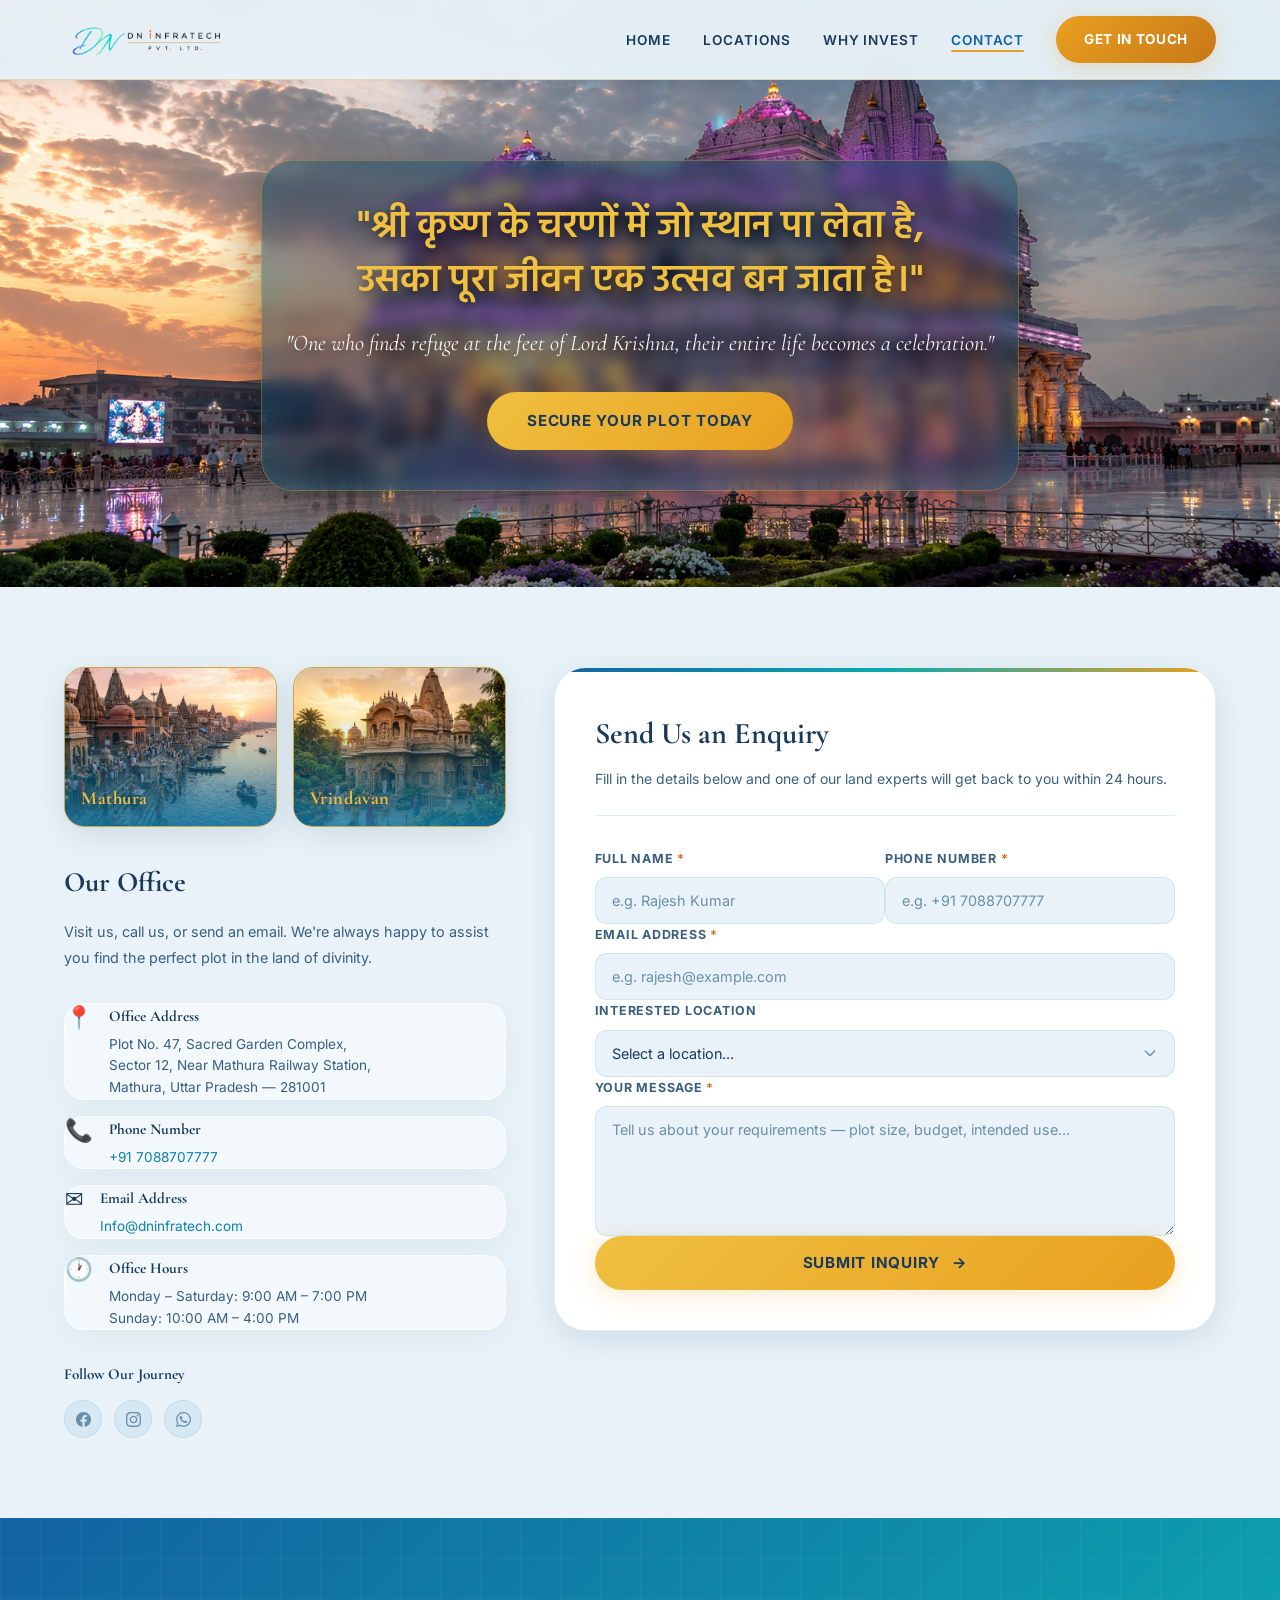
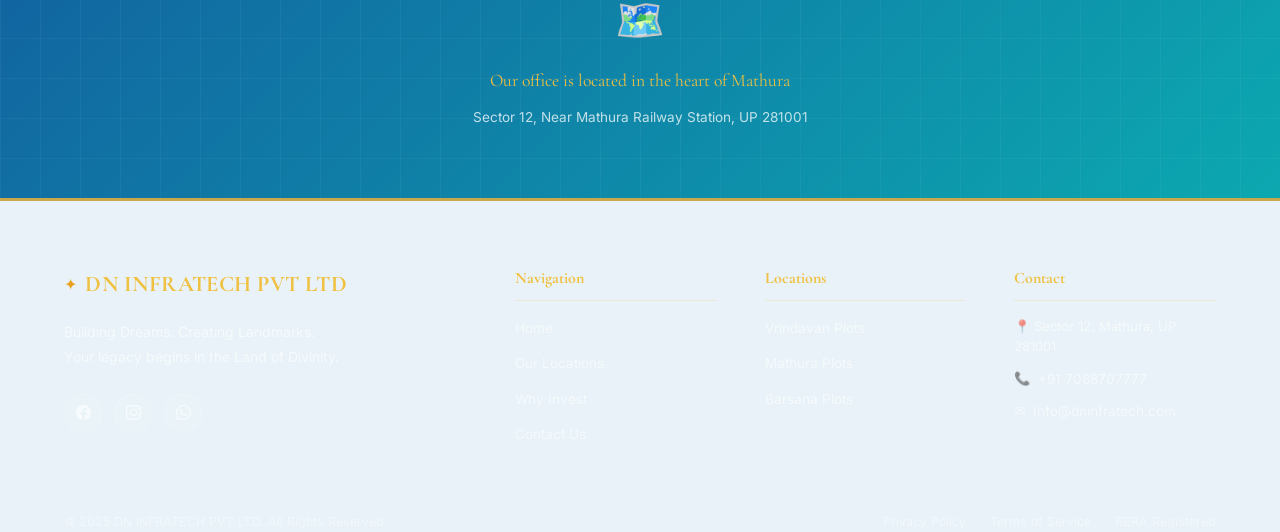
==== commit 3da8e9ea: "hey" ====
--- a/contact.html
+++ b/contact.html
@@ -16,13 +16,15 @@
   <nav class="navbar" id="navbar">
     <div class="nav-container">
       <a href="index.html" class="nav-logo">
-        <span class="logo-text">DN INFRATECH PVT LTD</span>
+        <img src="assets/logo.png" alt="DN INFRATECH PVT LTD" class="nav-logo-img" />
       </a>
       <ul class="nav-links" id="navLinks">
         <li><a href="index.html" class="nav-link">Home</a></li>
         <li><a href="index.html#locations" class="nav-link">Locations</a></li>
         <li><a href="index.html#benefits" class="nav-link">Why Invest</a></li>
         <li><a href="contact.html" class="nav-link active">Contact</a></li>
+        <li class="nav-mobile-cta" style="display:none;"><a href="contact.html">✦ Get in Touch</a></li>
+        <li class="nav-mobile-tagline" style="display:none;">DN INFRATECH PVT LTD · Sacred Real Estate</li>
       </ul>
       <a href="contact.html" class="btn btn-primary nav-cta">Get in Touch</a>
       <button class="hamburger" id="hamburger" aria-label="Toggle menu">
@@ -79,16 +81,14 @@
             <div class="info-icon">📞</div>
             <div class="info-text">
               <h4>Phone Number</h4>
-              <p><a href="tel:+919876543210">+91 98765 43210</a></p>
-              <p><a href="tel:+911234567890">+91 12345 67890</a> <em>(Toll-Free)</em></p>
+              <p><a href="tel:+917088707777">+91 7088707777</a></p>
             </div>
           </div>
           <div class="info-card">
             <div class="info-icon">✉️</div>
             <div class="info-text">
               <h4>Email Address</h4>
-              <p><a href="mailto:info@divinelands.in">info@divinelands.in</a></p>
-              <p><a href="mailto:sales@divinelands.in">sales@divinelands.in</a></p>
+              <p><a href="mailto:Info@dninfratech.com">Info@dninfratech.com</a></p>
             </div>
           </div>
           <div class="info-card">
@@ -133,7 +133,7 @@
             </div>
             <div class="form-group">
               <label for="phone" class="form-label">Phone Number <span class="required">*</span></label>
-              <input type="tel" id="phone" name="phone" class="form-input" placeholder="e.g. +91 98765 43210" required />
+              <input type="tel" id="phone" name="phone" class="form-input" placeholder="e.g. +91 7088707777" required />
               <span class="form-error" id="phoneError">Please enter a valid phone number.</span>
             </div>
           </div>
@@ -232,8 +232,8 @@
         <h4 class="footer-heading">Contact</h4>
         <ul class="footer-list footer-contact">
           <li>📍 Sector 12, Mathura, UP 281001</li>
-          <li>📞 +91 98765 43210</li>
-          <li>✉️ info@divinelands.in</li>
+          <li>📞 <a href="tel:+917088707777" style="color:inherit;">+91 7088707777</a></li>
+          <li>✉️ <a href="mailto:Info@dninfratech.com" style="color:inherit;">Info@dninfratech.com</a></li>
         </ul>
       </div>
     </div>
--- a/style.css
+++ b/style.css
@@ -202,7 +202,7 @@
 .navbar {
   position: fixed;
   top: 0; left: 0; right: 0;
-  z-index: 1000;
+  z-index: 1100;
   padding: 1rem 0;
   background: rgba(232, 242, 248, 0.96);
   backdrop-filter: blur(20px);
@@ -212,6 +212,15 @@
   transition: all 0.3s var(--ease-out);
 }
 
+/* When mobile menu is open — navbar becomes transparent so logo floats above the overlay */
+.navbar.menu-open {
+  background: transparent;
+  backdrop-filter: none;
+  -webkit-backdrop-filter: none;
+  border-bottom-color: transparent;
+  box-shadow: none;
+}
+
 .navbar.scrolled {
   padding: 0.7rem 0;
   box-shadow: var(--shadow-md);
@@ -246,6 +255,20 @@
 
 .logo-icon { color: var(--color-gold); font-size: 1rem; }
 
+.nav-logo-img {
+  max-height: 38px;
+  width: auto;
+  object-fit: contain;
+  transition: transform 0.3s ease, filter 0.3s ease;
+}
+.nav-logo:hover .nav-logo-img {
+  transform: scale(1.03);
+}
+/* Logo stays visible when dark menu overlay is open */
+.menu-open .nav-logo-img {
+  filter: drop-shadow(0 2px 8px rgba(0,0,0,0.6)) brightness(1.1);
+}
+
 .nav-links {
   display: flex;
   align-items: center;
@@ -253,13 +276,14 @@
 }
 
 .nav-link {
-  font-size: 0.82rem;
+  font-size: 0.85rem;
   font-weight: 600;
   letter-spacing: 0.07em;
   text-transform: uppercase;
-  color: var(--color-text-secondary);
+  color: var(--color-text-primary);
   position: relative;
-  padding-bottom: 3px;
+  padding-bottom: 4px;
+  white-space: nowrap;
 }
 
 .nav-link::after {
@@ -279,20 +303,43 @@
 .hamburger {
   display: none;
   flex-direction: column;
+  justify-content: center;
+  align-items: center;
   gap: 5px;
-  background: none;
-  border: none;
+  background: transparent;
+  border: 1.5px solid rgba(18, 98, 160, 0.35);
+  border-radius: 50%;
   cursor: pointer;
-  padding: 4px;
-  z-index: 1001;
+  width: 42px;
+  height: 42px;
+  padding: 0;
+  z-index: 1100;
+  transition: all 0.3s ease;
+  flex-shrink: 0;
+}
+.hamburger:hover {
+  border-color: var(--color-teal-mid);
+  background: rgba(18, 98, 160, 0.08);
 }
 .hamburger span {
-  display: block; width: 24px; height: 2px;
+  display: block; width: 20px; height: 2px;
   background: var(--color-teal-dark);
-  transition: all 0.3s ease;
-}
+  border-radius: 2px;
+  transition: all 0.35s cubic-bezier(0.68, -0.6, 0.32, 1.6);
+  transform-origin: center;
+}
+/* When open — become a white X inside a gold circle */
+.hamburger.active {
+  border-color: rgba(255, 255, 255, 0.5);
+  background: rgba(255, 255, 255, 0.08);
+  position: fixed;
+  top: 1.1rem;
+  right: 1.2rem;
+  z-index: 1200;
+}
+.hamburger.active span { background: #ffffff; }
 .hamburger.active span:nth-child(1) { transform: translateY(7px) rotate(45deg); }
-.hamburger.active span:nth-child(2) { opacity: 0; }
+.hamburger.active span:nth-child(2) { transform: scaleX(0); opacity: 0; }
 .hamburger.active span:nth-child(3) { transform: translateY(-7px) rotate(-45deg); }
 
 /* ============================================================
@@ -1271,17 +1318,135 @@
 }
 
 @media (max-width: 768px) {
-  .nav-links { display: none; flex-direction: column; gap: var(--space-5); }
+  .nav-links {
+    display: none;
+    flex-direction: column;
+    gap: 0;
+  }
+
+  /* ── Premium Mobile Menu Overlay (matches reference screenshot) ── */
   .nav-links.open {
     display: flex;
     position: fixed;
     top: 0; left: 0; right: 0; bottom: 0;
-    background: rgba(18, 98, 160, 0.97);
-    backdrop-filter: blur(24px);
-    justify-content: center; align-items: center;
-    z-index: 999;
+    /* Semi-transparent — background visible through it like the reference */
+    background: rgba(4, 20, 32, 0.82);
+    backdrop-filter: blur(18px);
+    -webkit-backdrop-filter: blur(18px);
+    flex-direction: column;
+    justify-content: center;
+    align-items: center;
+    z-index: 1050;
+    padding: 5rem 2rem 3rem;
+    overflow-y: auto;
+    animation: mobileMenuIn 0.38s var(--ease-out) forwards;
   }
-  .nav-links.open .nav-link { font-size: 1.5rem; color: var(--color-white); }
+
+  @keyframes mobileMenuIn {
+    from { opacity: 0; transform: translateY(-20px); }
+    to   { opacity: 1; transform: translateY(0); }
+  }
+
+  /* ── Thin gold accent line at very top ── */
+  .nav-links.open::before {
+    content: '';
+    position: fixed;
+    top: 0; left: 0; right: 0;
+    height: 3px;
+    background: linear-gradient(90deg, transparent 0%, var(--color-gold-bright) 30%, var(--color-gold) 50%, var(--color-gold-bright) 70%, transparent 100%);
+    z-index: 1060;
+  }
+
+  /* ── No ::after pseudo-element ── */
+  .nav-links.open::after { display: none; }
+
+  /* ── Each nav list item ── */
+  .nav-links.open li {
+    opacity: 0;
+    width: 100%;
+    text-align: center;
+    animation: menuItemIn 0.45s var(--ease-out) forwards;
+    position: relative;
+  }
+  .nav-links.open li:nth-child(1) { animation-delay: 0.10s; }
+  .nav-links.open li:nth-child(2) { animation-delay: 0.18s; }
+  .nav-links.open li:nth-child(3) { animation-delay: 0.26s; }
+  .nav-links.open li:nth-child(4) { animation-delay: 0.34s; }
+
+  @keyframes menuItemIn {
+    from { opacity: 0; transform: translateY(20px); }
+    to   { opacity: 1; transform: translateY(0); }
+  }
+
+  /* ── No divider lines between items ── */
+  .nav-links.open li + li::before { display: none; }
+
+  /* ── Nav link typography ── */
+  .nav-links.open .nav-link {
+    display: block;
+    font-family: var(--font-sans);
+    font-size: 1.05rem;
+    font-weight: 700;
+    color: rgba(255, 255, 255, 0.90);
+    text-transform: uppercase;
+    letter-spacing: 0.14em;
+    padding: 0.6rem 1rem;
+    position: relative;
+    transition: color 0.25s ease;
+    line-height: 1.2;
+  }
+
+  /* Active link — gold, just like the reference */
+  .nav-links.open .nav-link.active {
+    color: var(--color-gold-bright);
+  }
+
+  /* Hover — subtle gold glow */
+  .nav-links.open .nav-link:hover {
+    color: var(--color-gold-bright);
+  }
+
+  /* Remove underline decoration */
+  .nav-links.open .nav-link::after { display: none; }
+
+  /* ── "Get Quote" CTA button — full-width gold like reference ── */
+  .nav-links.open .nav-mobile-cta {
+    display: block !important;
+    width: 100%;
+    max-width: 260px;
+    margin-top: 1.4rem;
+    opacity: 0;
+    animation: menuItemIn 0.45s var(--ease-out) 0.44s forwards;
+  }
+  .nav-links.open .nav-mobile-cta a {
+    display: flex;
+    align-items: center;
+    justify-content: center;
+    width: 100%;
+    background: linear-gradient(135deg, var(--color-gold-bright) 0%, var(--color-gold) 60%, #b86a10 100%);
+    color: #1a2c10;
+    font-family: var(--font-sans);
+    font-weight: 800;
+    font-size: 0.78rem;
+    letter-spacing: 0.14em;
+    text-transform: uppercase;
+    padding: 0.85rem 1.5rem;
+    border-radius: 8px;
+    box-shadow: 0 6px 24px rgba(232, 160, 32, 0.5);
+    transition: all 0.25s ease;
+    border: none;
+  }
+  .nav-links.open .nav-mobile-cta a:hover {
+    transform: translateY(-2px);
+    box-shadow: 0 10px 32px rgba(232, 160, 32, 0.65);
+    filter: brightness(1.08);
+  }
+
+  /* ── Bottom tagline — hide it ── */
+  .nav-links.open .nav-mobile-tagline {
+    display: none !important;
+  }
+
   .nav-cta { display: none; }
   .hamburger { display: flex; }
 
